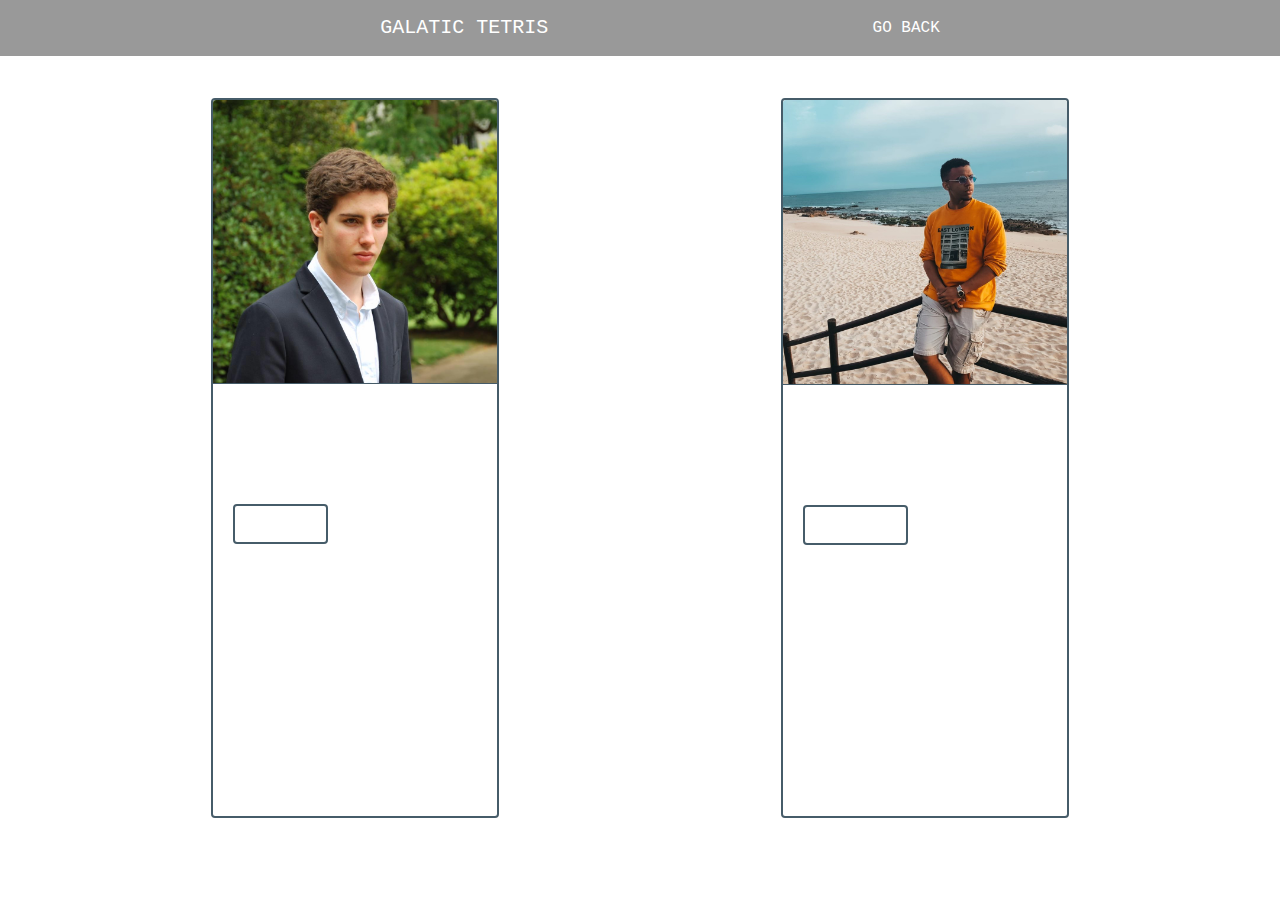
==== html/aboutUs.html @ 84a17c7f "Done" ====
<!doctype html>
<html lang="en">

<head>
    <title>About Us</title>
    <!-- Required meta tags -->
    <meta charset="utf-8">
    <meta name="viewport" content="width=device-width, initial-scale=1, shrink-to-fit=no">
    <link rel="stylesheet" href="../css/menu.css">
    <!-- Bootstrap CSS -->
    <link rel="stylesheet" href="https://stackpath.bootstrapcdn.com/bootstrap/4.3.1/css/bootstrap.min.css"
        integrity="sha384-ggOyR0iXCbMQv3Xipma34MD+dH/1fQ784/j6cY/iJTQUOhcWr7x9JvoRxT2MZw1T" crossorigin="anonymous">
</head>

<body>
    <nav class="navbar navbar-expand-lg navbar-dark sticky-top">
        <a class="navbar-brand mx-auto text-uppercase pl-5" href="../html/index.html">Galatic Tetris</a>
        <button class="navbar-toggler" type="button" data-toggle="collapse" data-target="#navbarNav"
            aria-controls="navbarNav" aria-expanded="false" aria-label="Toggle navigation">
            <span class="navbar-toggler-icon"></span>
        </button>
        <ul class="navbar-nav mr-auto text-uppercase">
            <li class="nav-item active ">
                <a class="nav-link" href="../html/index.html">Go back <span class="sr-only">(current)</span></a>
            </li>
        </ul>
    </nav>

    <div class="container">
        <div class="row d-flex">
            <div class="col-6 d-flex justify-content-center">
                <div class="card" style="width: 18rem;">
                    <img src="../Images/Nuno.jpg" class="card-img-top img-fluid" alt="Nuno">
                    <div class="card-body">
                        <h5 class="card-title font-weight-bold">Nuno Pereira Sousa</h5>
                        <p class="card-text">Passionate about front-end and UI & UX Design.</p>
                        <a href="https://www.behance.net/nunosousa4" class="btn btn-primary" target="_blank">Behance</a>
                    </div>
                </div>
            </div>
            <div class="col-6 d-flex justify-content-center">
                <div class="card" style="width: 18rem;">
                    <img src="../Images/Titas.png" class="card-img-top img-fluid" alt="...">
                    <div class="card-body">
                        <h5 class="card-title font-weight-bold">Tiago de Pina</h5>
                        <p class="card-text">Passionate about game development.</p>
                        <a href="https://www.facebook.com/profile.php?id=100003152848223" class="btn btn-primary"
                            target="_blank">Facebook</a>
                    </div>
                </div>
            </div>
        </div>
    </div>
    <!-- Optional JavaScript -->
    <!-- jQuery first, then Popper.js, then Bootstrap JS -->
    <script src="https://code.jquery.com/jquery-3.3.1.slim.min.js"
        integrity="sha384-q8i/X+965DzO0rT7abK41JStQIAqVgRVzpbzo5smXKp4YfRvH+8abtTE1Pi6jizo" crossorigin="anonymous">
    </script>
    <script src="https://cdnjs.cloudflare.com/ajax/libs/popper.js/1.14.7/umd/popper.min.js"
        integrity="sha384-UO2eT0CpHqdSJQ6hJty5KVphtPhzWj9WO1clHTMGa3JDZwrnQq4sF86dIHNDz0W1" crossorigin="anonymous">
    </script>
    <script src="https://stackpath.bootstrapcdn.com/bootstrap/4.3.1/js/bootstrap.min.js"
        integrity="sha384-JjSmVgyd0p3pXB1rRibZUAYoIIy6OrQ6VrjIEaFf/nJGzIxFDsf4x0xIM+B07jRM" crossorigin="anonymous">
    </script>
</body>

</html>
---- css/menu.css ----
:root {
    --main-color: #465C69;
    --nav-color: rgba(0, 0, 0, .4);
    --nav-font-color: #FFFFFF;
    --font-color: #FFFFFF;
    --galactic: linear-gradient(45deg, rgba(255, 0, 0, .2),
            rgba(100, 45, 0, .2),
            rgba(255, 251, 0, .2),
            rgba(72, 255, 0, .2),
            rgba(0, 255, 213, .2),
            rgba(0, 43, 255, .2),
            rgba(122, 0, 255, .2),
            rgba(255, 0, 200, .2),
            rgba(255, 0, 0, .2));
    --card-font-color: #000000;
}

html {
    overflow: hidden;
}

body {
    font-family: 'Courier New', Courier, monospace !important;
    color: var(--nav-font-color) !important;
    background-image: url(https://s3-us-west-2.amazonaws.com/s.cdpn.io/499416/demo-bg.jpg);
    background-size: cover;
}

/* NAVBAR */

nav {
    background-color: var(--nav-color);
}

.container {
    margin-top: 2.6rem;
}

.navbar-nav.ml-auto li a.nav-link {
    color: var(--nav-font-color);
}

/* END NAVBAR */

/* RULES */

div.list-group {
    border: none;
}

a.list-group-item {
    background-color: transparent;
    border: 4px solid var(--main-color);
    color: var(--font-color);
}

a.list-group-item:before {
    content: '';
    background: var(--galactic);
    position: absolute;
    top: -2px;
    left: -2px;
    background-size: 400%;
    z-index: -1;
    filter: blur(5px);
    width: calc(100% + 4px);
    height: calc(100% + 4px);
    animation: galactic 20s linear infinite;
    opacity: 0;
    transition: opacity .3s ease-in-out;
}

a.list-group-item:hover:before {
    opacity: 1;
    border: 4px solid var(--main-color);
}

a.list-group-item:hover {
    background-color: transparent;
    color: var(--font-color);
}

a.list-group-item.active {
    background: var(--galactic);
    color: var(--font-color);
    border: 4px solid var(--main-color) !important;
}

a.list-group-item.active:hover {
    background-color: transparent;
    color: var(--font-color);
}

a.list-group-item.active:focus {
    background-color: transparent;
    color: var(--font-color);
    border: none;
}

a.list-group-item.active:active {
    background-color: transparent;
    color: var(--font-color);
    border: none;
}

@keyframes galactic {
    0% {
        background-position: 0 0;
    }

    50% {
        background-position: 400% 0;
    }

    100% {
        background-position: 0 0;
    }
}

/* CARDS */

.card {
    height: 80vh;
    color: var(--font-color);
    background-color: transparent !important;
    border: 2px solid var(--main-color) !important;
}

.card-img-top {
    height: auto;
    border-bottom: 1px solid var(--main-color) !important;
}

.card-body a {
    background-color: transparent;
    color: var(--font-color);
    border: 2px solid var(--main-color);
    transition: all .3s;
}

.card-body a:hover {
    background-color: transparent;
    color: var(--font-color);
    border: 2px solid var(--main-color);
    -webkit-animation: swingSwong 1s ease;
    animation: swingSwong 1s ease;
}

@-webkit-keyframes swingSwong {
    15% {
        -webkit-transform: translateX(5px);
        transform: translateX(5px);
    }

    30% {
        -webkit-transform: translateX(-5px);
        transform: translateX(-5px);
    }

    50% {
        -webkit-transform: translateX(3px);
        transform: translateX(3px);
    }

    65% {
        -webkit-transform: translateX(-3px);
        transform: translateX(-3px);
    }

    80% {
        -webkit-transform: translateX(2px);
        transform: translateX(2px);
    }

    100% {
        -webkit-transform: translateX(0);
        transform: translateX(0);
    }
}

@keyframes swingSwong {
    15% {
        -webkit-transform: translateX(5px);
        transform: translateX(5px);
    }

    30% {
        -webkit-transform: translateX(-5px);
        transform: translateX(-5px);
    }

    50% {
        -webkit-transform: translateX(3px);
        transform: translateX(3px);
    }

    65% {
        -webkit-transform: translateX(-3px);
        transform: translateX(-3px);
    }

    80% {
        -webkit-transform: translateX(2px);
        transform: translateX(2px);
    }

    100% {
        -webkit-transform: translateX(0);
        transform: translateX(0);
    }
}

/* END CARDS */

/* a.list-group-item.active {
    background-color: transparent;
    border: none;
}  */

/* END RULES */


/* .proto-container {
    position: absolute;
    top: 20%;
    height: 70%;
    z-index: 0;
    width: 100%;
}

.proto {
    border-top: 3px solid rgb(0, 64, 64);
    width: 19%;
    height: 80%;
    float: left;
    margin-left: 1em;
    transform: translateX(10%);
}

#myCanvas {
    position: relative;
    border: 2px solid #c7c8c9;
    border-radius: 10px;
}

.text-center {
    height: 100vh;
}
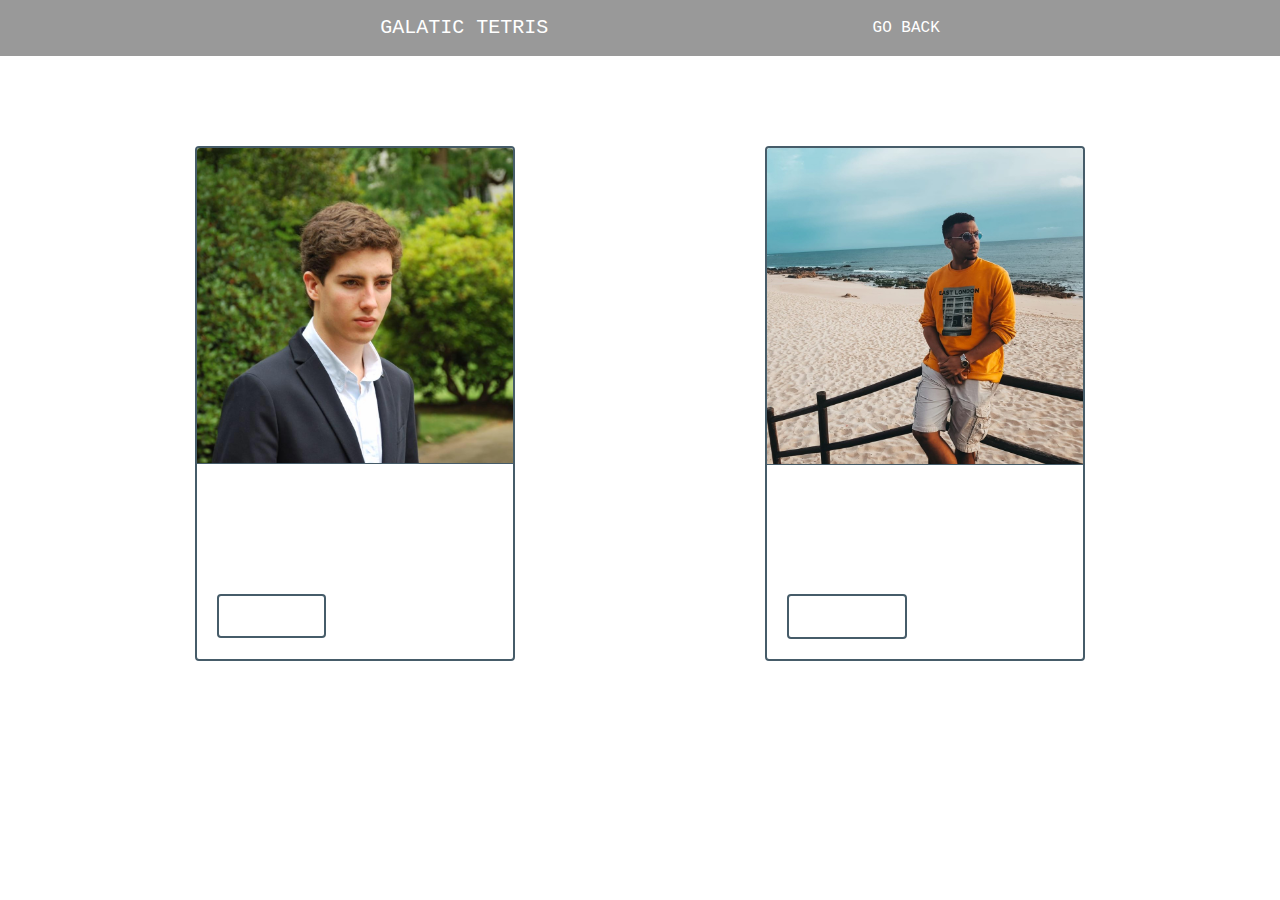
==== commit fc2fa566: "Hustle" ====
--- a/html/aboutUs.html
+++ b/html/aboutUs.html
@@ -6,7 +6,7 @@
     <!-- Required meta tags -->
     <meta charset="utf-8">
     <meta name="viewport" content="width=device-width, initial-scale=1, shrink-to-fit=no">
-    <link rel="stylesheet" href="../css/menu.css">
+    <link rel="stylesheet" href="../css/secundaryPages.css">
     <!-- Bootstrap CSS -->
     <link rel="stylesheet" href="https://stackpath.bootstrapcdn.com/bootstrap/4.3.1/css/bootstrap.min.css"
         integrity="sha384-ggOyR0iXCbMQv3Xipma34MD+dH/1fQ784/j6cY/iJTQUOhcWr7x9JvoRxT2MZw1T" crossorigin="anonymous">
@@ -26,10 +26,10 @@
         </ul>
     </nav>
 
-    <div class="container">
-        <div class="row d-flex">
+    <div class="container pt-5">
+        <div class="row">
             <div class="col-6 d-flex justify-content-center">
-                <div class="card" style="width: 18rem;">
+                <div class="card" style="width: 20rem;">
                     <img src="../Images/Nuno.jpg" class="card-img-top img-fluid" alt="Nuno">
                     <div class="card-body">
                         <h5 class="card-title font-weight-bold">Nuno Pereira Sousa</h5>
@@ -39,12 +39,12 @@
                 </div>
             </div>
             <div class="col-6 d-flex justify-content-center">
-                <div class="card" style="width: 18rem;">
-                    <img src="../Images/Titas.png" class="card-img-top img-fluid" alt="...">
+                <div class="card" style="width: 20rem;">
+                    <img src="../Images/Titas.png" class="card-img-top img-fluid" alt="Titas">
                     <div class="card-body">
                         <h5 class="card-title font-weight-bold">Tiago de Pina</h5>
                         <p class="card-text">Passionate about game development.</p>
-                        <a href="https://www.facebook.com/profile.php?id=100003152848223" class="btn btn-primary"
+                        <a href="https://www.facebook.com/profile.php?id=100003152848223" class="align-self-end btn btn-primary"
                             target="_blank">Facebook</a>
                     </div>
                 </div>
--- a/css/secundaryPages.css
+++ b/css/secundaryPages.css
@@ -0,0 +1,222 @@
+:root {
+    --main-color: #465C69;
+    --nav-color: rgba(0, 0, 0, .4);
+    --nav-font-color: #FFFFFF;
+    --font-color: #FFFFFF;
+    --galactic: linear-gradient(45deg, rgba(255, 0, 0, .2),
+            rgba(100, 45, 0, .2),
+            rgba(255, 251, 0, .2),
+            rgba(72, 255, 0, .2),
+            rgba(0, 255, 213, .2),
+            rgba(0, 43, 255, .2),
+            rgba(122, 0, 255, .2),
+            rgba(255, 0, 200, .2),
+            rgba(255, 0, 0, .2));
+    --card-font-color: #000000;
+}
+
+html {
+    overflow: hidden;
+}
+
+body {
+    font-family: 'Courier New', Courier, monospace !important;
+    color: var(--nav-font-color) !important;
+    background-image: url(https://s3-us-west-2.amazonaws.com/s.cdpn.io/499416/demo-bg.jpg);
+    background-size: cover;
+}
+
+/* NAVBAR */
+
+nav {
+    background-color: var(--nav-color);
+}
+
+.container {
+    margin-top: 2.6rem;
+    height: 80vh;
+}
+
+.navbar-nav.ml-auto li a.nav-link {
+    color: var(--nav-font-color);
+}
+
+/* END NAVBAR */
+
+/* RULES */
+
+div.list-group {
+    border: none;
+}
+
+a.list-group-item {
+    background-color: transparent;
+    border: 4px solid var(--main-color);
+    color: var(--font-color);
+    font-size: 1.3rem;
+}
+
+a.list-group-item:before {
+    content: '';
+    background: var(--galactic);
+    position: absolute;
+    top: -2px;
+    left: -2px;
+    background-size: 400%;
+    z-index: -1;
+    filter: blur(5px);
+    width: calc(100% + 4px);
+    height: calc(100% + 4px);
+    animation: galactic 20s linear infinite;
+    opacity: 0;
+    transition: opacity .3s ease-in-out;
+}
+
+a.list-group-item:hover:before {
+    opacity: 1;
+    border: 4px solid var(--main-color);
+}
+
+a.list-group-item:hover {
+    background-color: transparent;
+    color: var(--font-color);
+}
+
+a.list-group-item.active {
+    background: var(--galactic);
+    color: var(--font-color);
+    border: 4px solid var(--main-color) !important;
+}
+
+a.list-group-item.active:hover {
+    background-color: transparent;
+    color: var(--font-color);
+}
+
+a.list-group-item.active:focus {
+    background-color: transparent;
+    color: var(--font-color);
+    border: none;
+}
+
+a.list-group-item.active:active {
+    background-color: transparent;
+    color: var(--font-color);
+    border: none;
+}
+
+@keyframes galactic {
+    0% {
+        background-position: 0 0;
+    }
+
+    50% {
+        background-position: 400% 0;
+    }
+
+    100% {
+        background-position: 0 0;
+    }
+}
+
+.tab-content {
+    font-size: 1.2rem;
+}
+
+/* CARDS */
+
+.card {
+    color: var(--font-color);
+    background-color: transparent !important;
+    border: 2px solid var(--main-color) !important;
+}
+
+.card p {
+    font-size: 1.2rem;
+}
+
+.card-img-top {
+    height: auto;
+    border-bottom: 1px solid var(--main-color) !important;
+}
+
+.card-body a {
+    background-color: transparent;
+    color: var(--font-color);
+    border: 2px solid var(--main-color);
+    transition: all .3s;
+    font-size: 1.2rem;
+}
+
+
+.card-body a:hover {
+    background-color: transparent;
+    color: var(--font-color);
+    border: 2px solid var(--main-color);
+    -webkit-animation: swingSwong 1s ease;
+    animation: swingSwong 1s ease;
+}
+
+@-webkit-keyframes swingSwong {
+    15% {
+        -webkit-transform: translateX(5px);
+        transform: translateX(5px);
+    }
+
+    30% {
+        -webkit-transform: translateX(-5px);
+        transform: translateX(-5px);
+    }
+
+    50% {
+        -webkit-transform: translateX(3px);
+        transform: translateX(3px);
+    }
+
+    65% {
+        -webkit-transform: translateX(-3px);
+        transform: translateX(-3px);
+    }
+
+    80% {
+        -webkit-transform: translateX(2px);
+        transform: translateX(2px);
+    }
+
+    100% {
+        -webkit-transform: translateX(0);
+        transform: translateX(0);
+    }
+}
+
+@keyframes swingSwong {
+    15% {
+        -webkit-transform: translateX(5px);
+        transform: translateX(5px);
+    }
+
+    30% {
+        -webkit-transform: translateX(-5px);
+        transform: translateX(-5px);
+    }
+
+    50% {
+        -webkit-transform: translateX(3px);
+        transform: translateX(3px);
+    }
+
+    65% {
+        -webkit-transform: translateX(-3px);
+        transform: translateX(-3px);
+    }
+
+    80% {
+        -webkit-transform: translateX(2px);
+        transform: translateX(2px);
+    }
+
+    100% {
+        -webkit-transform: translateX(0);
+        transform: translateX(0);
+    }
+}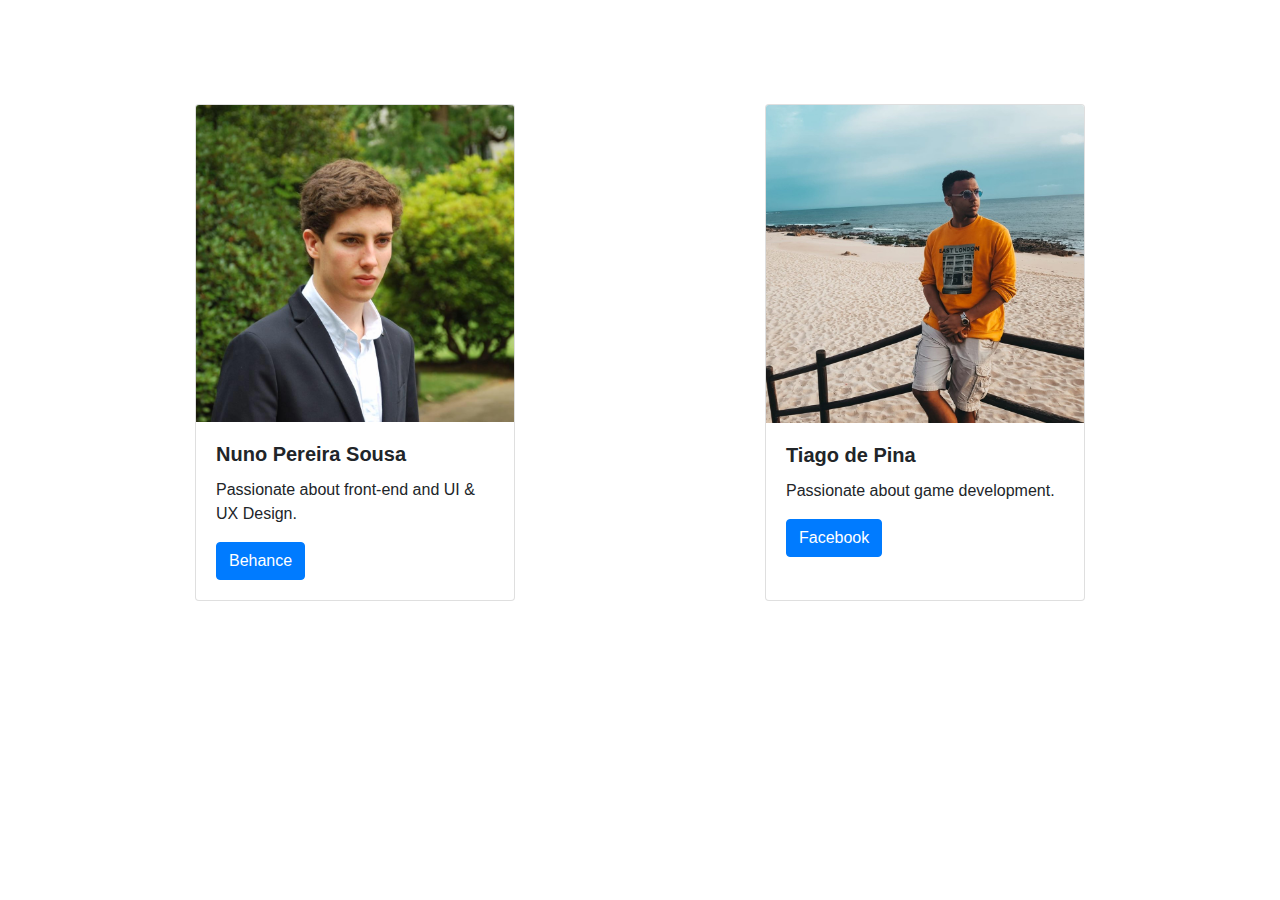
==== commit 5b0e59e9: "Hustle" ====
--- a/html/aboutUs.html
+++ b/html/aboutUs.html
@@ -6,7 +6,7 @@
     <!-- Required meta tags -->
     <meta charset="utf-8">
     <meta name="viewport" content="width=device-width, initial-scale=1, shrink-to-fit=no">
-    <link rel="stylesheet" href="../css/secundaryPages.css">
+    <link rel="stylesheet" href="../css/Secundary Menus/secundaryMenus.css">
     <!-- Bootstrap CSS -->
     <link rel="stylesheet" href="https://stackpath.bootstrapcdn.com/bootstrap/4.3.1/css/bootstrap.min.css"
         integrity="sha384-ggOyR0iXCbMQv3Xipma34MD+dH/1fQ784/j6cY/iJTQUOhcWr7x9JvoRxT2MZw1T" crossorigin="anonymous">
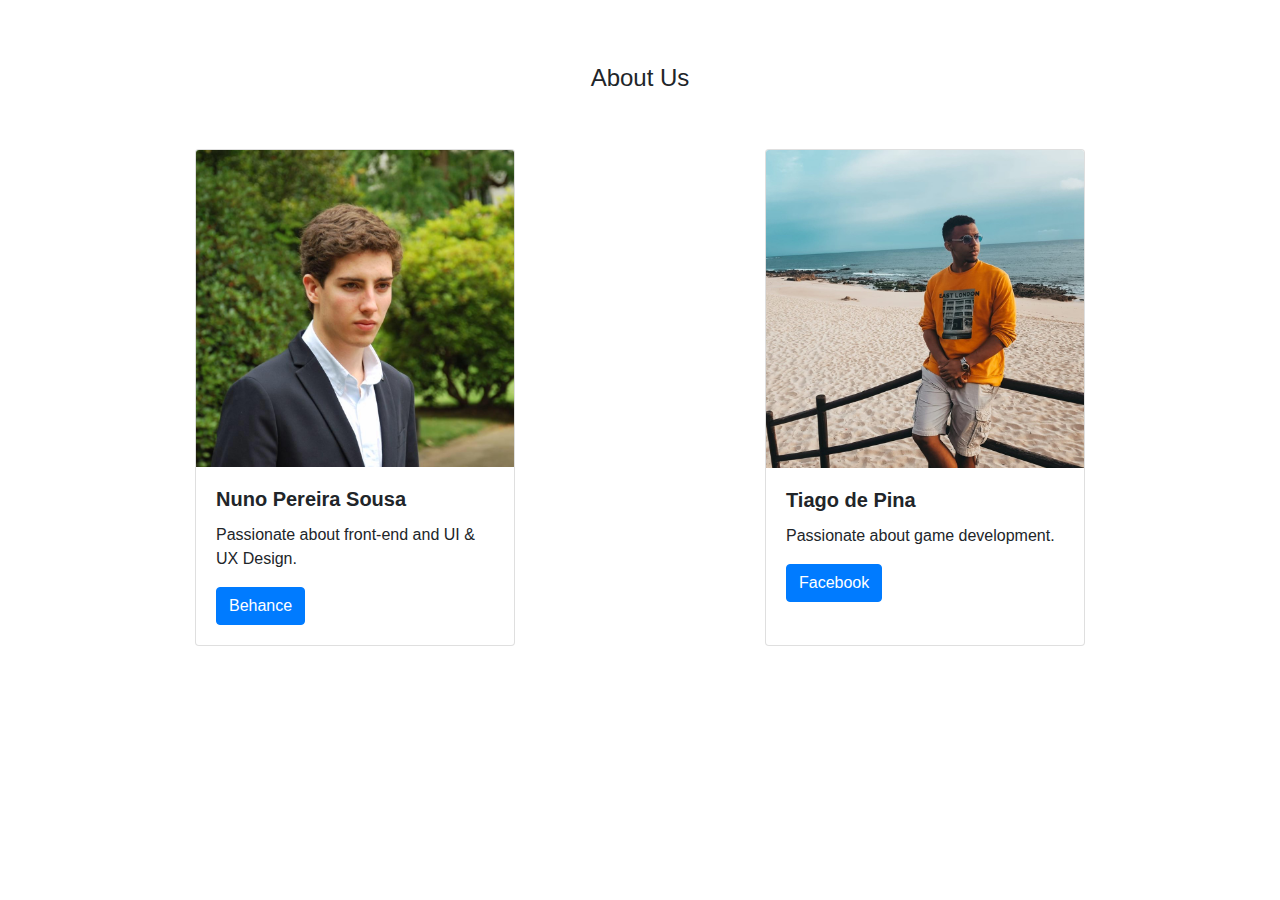
==== commit 56861110: "Hustle" ====
--- a/html/aboutUs.html
+++ b/html/aboutUs.html
@@ -10,23 +10,29 @@
     <!-- Bootstrap CSS -->
     <link rel="stylesheet" href="https://stackpath.bootstrapcdn.com/bootstrap/4.3.1/css/bootstrap.min.css"
         integrity="sha384-ggOyR0iXCbMQv3Xipma34MD+dH/1fQ784/j6cY/iJTQUOhcWr7x9JvoRxT2MZw1T" crossorigin="anonymous">
+    <link rel="icon" type="image/png" href="/Images/favicon.png" />
 </head>
 
 <body>
-    <nav class="navbar navbar-expand-lg navbar-dark sticky-top">
-        <a class="navbar-brand mx-auto text-uppercase pl-5" href="../html/index.html">Galatic Tetris</a>
-        <button class="navbar-toggler" type="button" data-toggle="collapse" data-target="#navbarNav"
-            aria-controls="navbarNav" aria-expanded="false" aria-label="Toggle navigation">
-            <span class="navbar-toggler-icon"></span>
-        </button>
-        <ul class="navbar-nav mr-auto text-uppercase">
-            <li class="nav-item active ">
-                <a class="nav-link" href="../html/index.html">Go back <span class="sr-only">(current)</span></a>
-            </li>
-        </ul>
+    <nav class="navbar navbar-dark sticky-top">
+        <div class="container pt-1 pb-1">
+            <a class="navbar-brand mx-auto text-uppercase navText" href="#">
+                Galactic Tetris
+            </a>
+            <ul class="navbar-nav mr-auto text-uppercase">
+                <li class="nav-item active ">
+                    <a class="nav-link" href="../html/index.html">Go back <span class="sr-only">(current)</span></a>
+                </li>
+            </ul>
+        </div>
     </nav>
 
-    <div class="container pt-5">
+    <div class="container aboutUs">
+        <div class="row text-center pb-5">
+            <div class="col-12">
+                <h4>About Us</h4>
+            </div>
+        </div>
         <div class="row">
             <div class="col-6 d-flex justify-content-center">
                 <div class="card" style="width: 20rem;">
@@ -44,8 +50,8 @@
                     <div class="card-body">
                         <h5 class="card-title font-weight-bold">Tiago de Pina</h5>
                         <p class="card-text">Passionate about game development.</p>
-                        <a href="https://www.facebook.com/profile.php?id=100003152848223" class="align-self-end btn btn-primary"
-                            target="_blank">Facebook</a>
+                        <a href="https://www.facebook.com/profile.php?id=100003152848223"
+                            class="align-self-end btn btn-primary" target="_blank">Facebook</a>
                     </div>
                 </div>
             </div>
